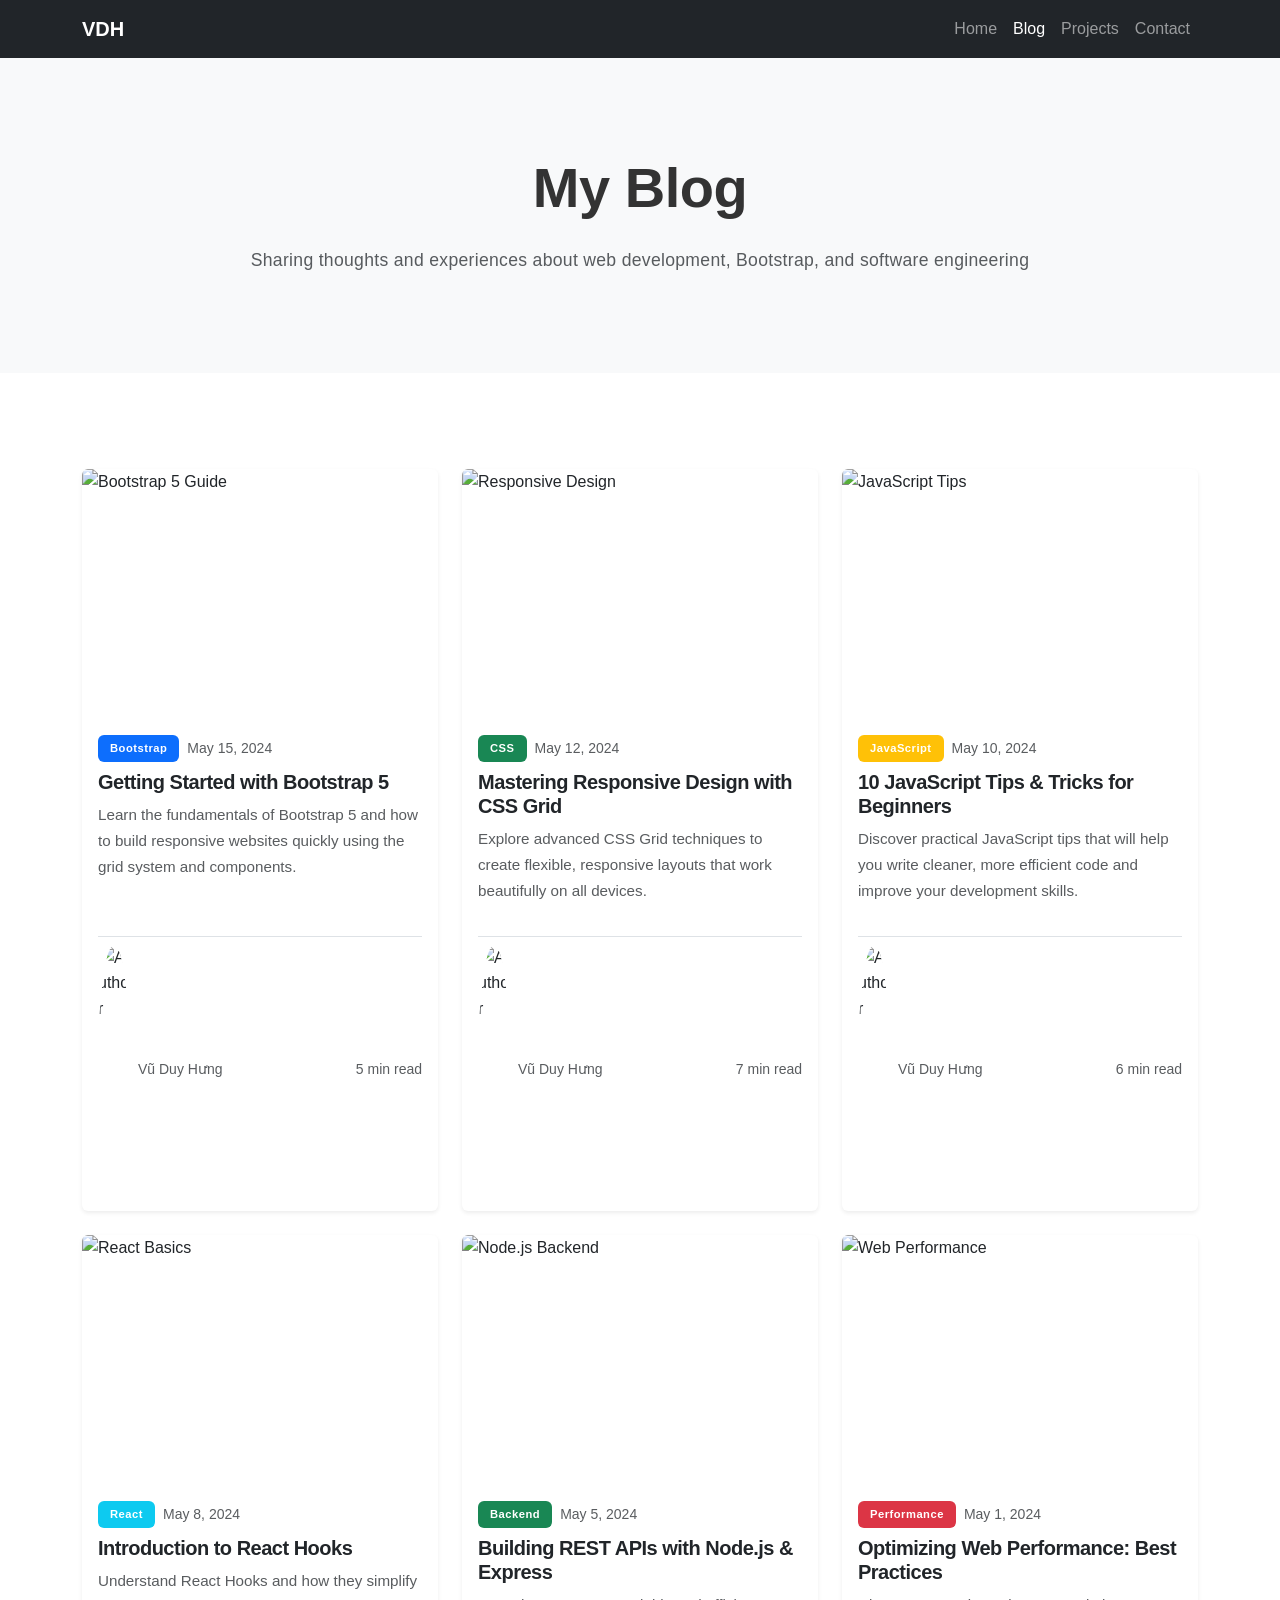
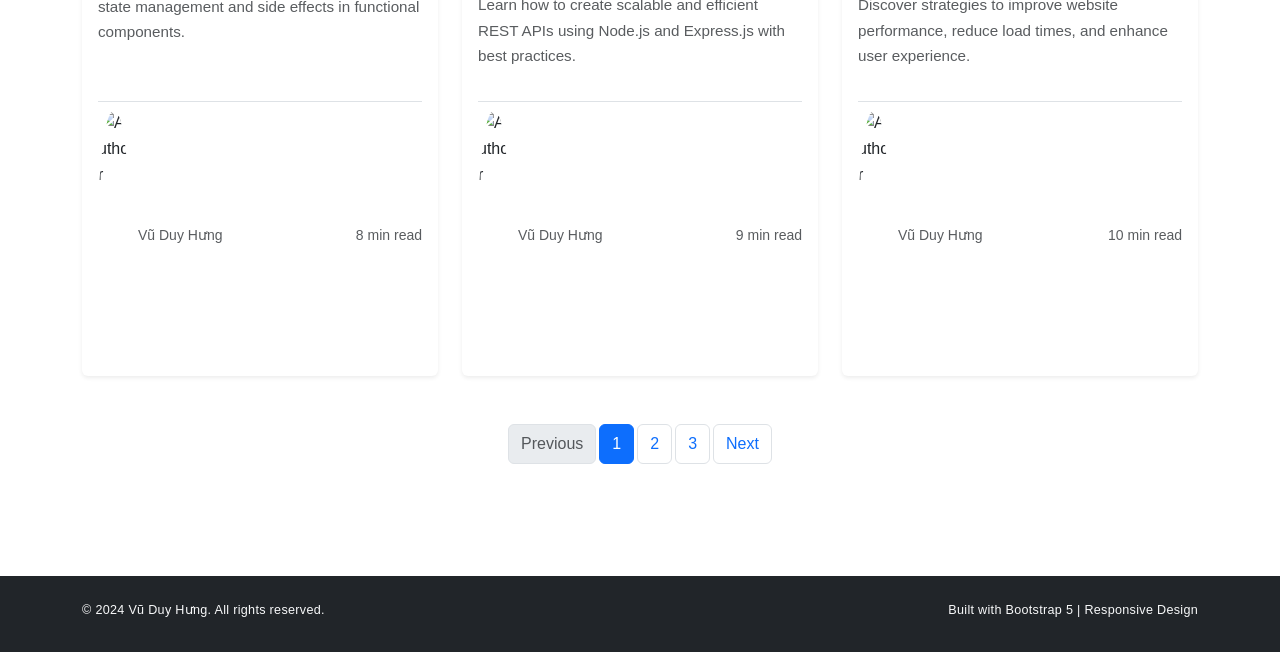
==== session_02_bootstrap/projects/portfolio_bootstrap/blog.html @ 9843e876 "[FEATURE] Create blog post cards layout" ====
<!DOCTYPE html>
<html lang="en">

<head>
    <meta charset="UTF-8">
    <meta name="viewport" content="width=device-width, initial-scale=1.0">
    <title>Vũ Duy Hưng - Blog</title>
    <link href="https://cdn.jsdelivr.net/npm/bootstrap@5.3.2/dist/css/bootstrap.min.css" rel="stylesheet">
    <link href="https://cdn.jsdelivr.net/npm/bootstrap-icons@1.11.0/font/bootstrap-icons.css" rel="stylesheet">
    <link href="css/custom-theme.css" rel="stylesheet">
    <link href="css/blog.css" rel="stylesheet">
</head>

<body>
    <!-- Navigation -->
    <nav class="navbar navbar-expand-lg navbar-dark bg-dark sticky-top">
        <div class="container">
            <a class="navbar-brand fw-bold" href="index.html">VDH</a>
            <button class="navbar-toggler" type="button" data-bs-toggle="collapse" data-bs-target="#navbarNav">
                <span class="navbar-toggler-icon"></span>
            </button>
            <div class="collapse navbar-collapse" id="navbarNav">
                <ul class="navbar-nav ms-auto">
                    <li class="nav-item"><a class="nav-link" href="index.html">Home</a></li>
                    <li class="nav-item"><a class="nav-link active" href="blog.html">Blog</a></li>
                    <li class="nav-item"><a class="nav-link" href="index.html#projects">Projects</a></li>
                    <li class="nav-item"><a class="nav-link" href="index.html#contact">Contact</a></li>
                </ul>
            </div>
        </div>
    </nav>

    <!-- Hero Section -->
    <section class="py-5 py-lg-6 bg-light">
        <div class="container">
            <div class="row">
                <div class="col-12 text-center">
                    <h1 class="display-4 fw-bold mb-4">My Blog</h1>
                    <p class="lead text-muted mb-0">
                        Sharing thoughts and experiences about web development, Bootstrap, and software engineering
                    </p>
                </div>
            </div>
        </div>
    </section>

    <!-- Main Content -->
    <section class="py-5 py-lg-6">
        <div class="container">
            <div class="row g-4">
                <!-- Blog Post Card 1 -->
                <div class="col-12 col-md-6 col-lg-4">
                    <article class="card blog-card h-100 border-0 shadow-sm">
                        <img src="https://via.placeholder.com/400x250?text=Bootstrap+5+Guide" class="card-img-top" alt="Bootstrap 5 Guide">
                        <div class="card-body d-flex flex-column">
                            <div class="d-flex align-items-center mb-2">
                                <span class="badge bg-primary me-2">Bootstrap</span>
                                <small class="text-muted">May 15, 2024</small>
                            </div>
                            <h5 class="card-title fw-bold text-dark mb-2">
                                <a href="#" class="text-decoration-none text-dark stretched-link">Getting Started with Bootstrap 5</a>
                            </h5>
                            <p class="card-text text-muted small flex-grow-1">
                                Learn the fundamentals of Bootstrap 5 and how to build responsive websites quickly using the grid system and components.
                            </p>
                            <div class="d-flex align-items-center justify-content-between mt-3 pt-2 border-top">
                                <div class="d-flex align-items-center gap-2">
                                    <img src="https://via.placeholder.com/32x32?text=VDH" class="rounded-circle" alt="Author" width="32" height="32">
                                    <small class="fw-500 text-muted">Vũ Duy Hưng</small>
                                </div>
                                <small class="text-muted">5 min read</small>
                            </div>
                        </div>
                    </article>
                </div>

                <!-- Blog Post Card 2 -->
                <div class="col-12 col-md-6 col-lg-4">
                    <article class="card blog-card h-100 border-0 shadow-sm">
                        <img src="https://via.placeholder.com/400x250?text=Responsive+Design" class="card-img-top" alt="Responsive Design">
                        <div class="card-body d-flex flex-column">
                            <div class="d-flex align-items-center mb-2">
                                <span class="badge bg-success me-2">CSS</span>
                                <small class="text-muted">May 12, 2024</small>
                            </div>
                            <h5 class="card-title fw-bold text-dark mb-2">
                                <a href="#" class="text-decoration-none text-dark stretched-link">Mastering Responsive Design with CSS Grid</a>
                            </h5>
                            <p class="card-text text-muted small flex-grow-1">
                                Explore advanced CSS Grid techniques to create flexible, responsive layouts that work beautifully on all devices.
                            </p>
                            <div class="d-flex align-items-center justify-content-between mt-3 pt-2 border-top">
                                <div class="d-flex align-items-center gap-2">
                                    <img src="https://via.placeholder.com/32x32?text=VDH" class="rounded-circle" alt="Author" width="32" height="32">
                                    <small class="fw-500 text-muted">Vũ Duy Hưng</small>
                                </div>
                                <small class="text-muted">7 min read</small>
                            </div>
                        </div>
                    </article>
                </div>

                <!-- Blog Post Card 3 -->
                <div class="col-12 col-md-6 col-lg-4">
                    <article class="card blog-card h-100 border-0 shadow-sm">
                        <img src="https://via.placeholder.com/400x250?text=JavaScript+Tips" class="card-img-top" alt="JavaScript Tips">
                        <div class="card-body d-flex flex-column">
                            <div class="d-flex align-items-center mb-2">
                                <span class="badge bg-warning me-2">JavaScript</span>
                                <small class="text-muted">May 10, 2024</small>
                            </div>
                            <h5 class="card-title fw-bold text-dark mb-2">
                                <a href="#" class="text-decoration-none text-dark stretched-link">10 JavaScript Tips & Tricks for Beginners</a>
                            </h5>
                            <p class="card-text text-muted small flex-grow-1">
                                Discover practical JavaScript tips that will help you write cleaner, more efficient code and improve your development skills.
                            </p>
                            <div class="d-flex align-items-center justify-content-between mt-3 pt-2 border-top">
                                <div class="d-flex align-items-center gap-2">
                                    <img src="https://via.placeholder.com/32x32?text=VDH" class="rounded-circle" alt="Author" width="32" height="32">
                                    <small class="fw-500 text-muted">Vũ Duy Hưng</small>
                                </div>
                                <small class="text-muted">6 min read</small>
                            </div>
                        </div>
                    </article>
                </div>

                <!-- Blog Post Card 4 -->
                <div class="col-12 col-md-6 col-lg-4">
                    <article class="card blog-card h-100 border-0 shadow-sm">
                        <img src="https://via.placeholder.com/400x250?text=React+Basics" class="card-img-top" alt="React Basics">
                        <div class="card-body d-flex flex-column">
                            <div class="d-flex align-items-center mb-2">
                                <span class="badge bg-info me-2">React</span>
                                <small class="text-muted">May 8, 2024</small>
                            </div>
                            <h5 class="card-title fw-bold text-dark mb-2">
                                <a href="#" class="text-decoration-none text-dark stretched-link">Introduction to React Hooks</a>
                            </h5>
                            <p class="card-text text-muted small flex-grow-1">
                                Understand React Hooks and how they simplify state management and side effects in functional components.
                            </p>
                            <div class="d-flex align-items-center justify-content-between mt-3 pt-2 border-top">
                                <div class="d-flex align-items-center gap-2">
                                    <img src="https://via.placeholder.com/32x32?text=VDH" class="rounded-circle" alt="Author" width="32" height="32">
                                    <small class="fw-500 text-muted">Vũ Duy Hưng</small>
                                </div>
                                <small class="text-muted">8 min read</small>
                            </div>
                        </div>
                    </article>
                </div>

                <!-- Blog Post Card 5 -->
                <div class="col-12 col-md-6 col-lg-4">
                    <article class="card blog-card h-100 border-0 shadow-sm">
                        <img src="https://via.placeholder.com/400x250?text=Node.js+Backend" class="card-img-top" alt="Node.js Backend">
                        <div class="card-body d-flex flex-column">
                            <div class="d-flex align-items-center mb-2">
                                <span class="badge bg-success me-2">Backend</span>
                                <small class="text-muted">May 5, 2024</small>
                            </div>
                            <h5 class="card-title fw-bold text-dark mb-2">
                                <a href="#" class="text-decoration-none text-dark stretched-link">Building REST APIs with Node.js & Express</a>
                            </h5>
                            <p class="card-text text-muted small flex-grow-1">
                                Learn how to create scalable and efficient REST APIs using Node.js and Express.js with best practices.
                            </p>
                            <div class="d-flex align-items-center justify-content-between mt-3 pt-2 border-top">
                                <div class="d-flex align-items-center gap-2">
                                    <img src="https://via.placeholder.com/32x32?text=VDH" class="rounded-circle" alt="Author" width="32" height="32">
                                    <small class="fw-500 text-muted">Vũ Duy Hưng</small>
                                </div>
                                <small class="text-muted">9 min read</small>
                            </div>
                        </div>
                    </article>
                </div>

                <!-- Blog Post Card 6 -->
                <div class="col-12 col-md-6 col-lg-4">
                    <article class="card blog-card h-100 border-0 shadow-sm">
                        <img src="https://via.placeholder.com/400x250?text=Web+Performance" class="card-img-top" alt="Web Performance">
                        <div class="card-body d-flex flex-column">
                            <div class="d-flex align-items-center mb-2">
                                <span class="badge bg-danger me-2">Performance</span>
                                <small class="text-muted">May 1, 2024</small>
                            </div>
                            <h5 class="card-title fw-bold text-dark mb-2">
                                <a href="#" class="text-decoration-none text-dark stretched-link">Optimizing Web Performance: Best Practices</a>
                            </h5>
                            <p class="card-text text-muted small flex-grow-1">
                                Discover strategies to improve website performance, reduce load times, and enhance user experience.
                            </p>
                            <div class="d-flex align-items-center justify-content-between mt-3 pt-2 border-top">
                                <div class="d-flex align-items-center gap-2">
                                    <img src="https://via.placeholder.com/32x32?text=VDH" class="rounded-circle" alt="Author" width="32" height="32">
                                    <small class="fw-500 text-muted">Vũ Duy Hưng</small>
                                </div>
                                <small class="text-muted">10 min read</small>
                            </div>
                        </div>
                    </article>
                </div>
            </div>

            <!-- Pagination -->
            <div class="row mt-5">
                <div class="col-12">
                    <nav aria-label="Blog pagination">
                        <ul class="pagination justify-content-center">
                            <li class="page-item disabled">
                                <a class="page-link" href="#" tabindex="-1">Previous</a>
                            </li>
                            <li class="page-item active"><a class="page-link" href="#">1</a></li>
                            <li class="page-item"><a class="page-link" href="#">2</a></li>
                            <li class="page-item"><a class="page-link" href="#">3</a></li>
                            <li class="page-item">
                                <a class="page-link" href="#">Next</a>
                            </li>
                        </ul>
                    </nav>
                </div>
            </div>
        </div>
    </section>

    <!-- Footer -->
    <footer class="bg-dark text-light py-4">
        <div class="container">
            <div class="row">
                <div class="col-12 col-md-6">
                    <p class="mb-2 small fw-500">&copy; 2024 Vũ Duy Hưng. All rights reserved.</p>
                </div>
                <div class="col-12 col-md-6 text-md-end">
                    <p class="mb-0 small fw-500">Built with Bootstrap 5 | Responsive Design</p>
                </div>
            </div>
        </div>
    </footer>

    <script src="https://cdn.jsdelivr.net/npm/bootstrap@5.3.2/dist/js/bootstrap.bundle.min.js"></script>
    <script src="js/main.js"></script>
</body>

</html>
---- session_02_bootstrap/projects/portfolio_bootstrap/css/custom-theme.css ----
/* Custom Bootstrap Typography & Utilities */

/* Additional spacing utilities */
@media (min-width: 992px) {
    .py-lg-6 {
        padding-top: 6rem !important;
        padding-bottom: 6rem !important;
    }
}

/* Hero section minimum height */
.min-vh-75 {
    min-height: 75vh;
}

/* Typography Enhancements */
body {
    font-family: -apple-system, BlinkMacSystemFont, 'Segoe UI', Roboto, 'Helvetica Neue', Arial, sans-serif;
    font-weight: 400;
    line-height: 1.6;
    color: #333;
}

h1, h2, h3, h4, h5, h6 {
    font-weight: 600;
    line-height: 1.2;
    letter-spacing: -0.5px;
}

h1 {
    font-size: clamp(2rem, 5vw, 3.5rem);
}

h2 {
    font-size: clamp(1.5rem, 4vw, 2.5rem);
}

h3 {
    font-size: clamp(1.25rem, 3vw, 1.75rem);
}

/* Lead paragraph styling */
.lead {
    font-size: 1.1rem;
    font-weight: 300;
    line-height: 1.8;
    letter-spacing: 0.3px;
}

/* Section headings */
section h2 {
    position: relative;
    margin-bottom: 1rem;
    padding-bottom: 1rem;
}

section h2::after {
    content: '';
    display: block;
    width: 80px;
    height: 3px;
    background: linear-gradient(to right, #0d6efd, #0dcaf0);
    margin: 0.5rem auto 0;
}

/* Card text */
.card-text {
    color: #6c757d;
    line-height: 1.7;
    font-size: 0.95rem;
}

/* List styling */
.list-unstyled li {
    font-size: 0.95rem;
    color: #495057;
    font-weight: 500;
}

/* Badge styling */
.badge {
    font-size: 0.75rem;
    font-weight: 600;
    letter-spacing: 0.5px;
    padding: 0.5rem 0.75rem;
}

/* Button styling */
.btn {
    font-weight: 500;
    letter-spacing: 0.5px;
    transition: all 0.3s ease;
}

.btn-lg {
    font-size: 1rem;
    font-weight: 600;
}

.btn-sm {
    font-size: 0.85rem;
}

/* Form styling */
.form-label {
    font-weight: 600;
    font-size: 0.9rem;
    letter-spacing: 0.3px;
    margin-bottom: 0.5rem;
}

.form-control {
    font-size: 0.95rem;
    line-height: 1.5;
}

.form-control::placeholder {
    color: #adb5bd;
    font-weight: 400;
}

/* Footer styling */
footer {
    font-size: 0.9rem;
    letter-spacing: 0.3px;
}

/* Text utility classes */
.text-gradient {
    background: linear-gradient(135deg, #0d6efd, #0dcaf0);
    -webkit-background-clip: text;
    -webkit-text-fill-color: transparent;
    background-clip: text;
}
---- session_02_bootstrap/projects/portfolio_bootstrap/css/blog.css ----
/* Blog Cards Styling */

.blog-card {
    transition: all 0.3s ease;
    overflow: hidden;
}

.blog-card:hover {
    transform: translateY(-8px);
    box-shadow: 0 12px 24px rgba(0, 0, 0, 0.15) !important;
}

.blog-card img {
    height: 250px;
    object-fit: cover;
    transition: transform 0.3s ease;
}

.blog-card:hover img {
    transform: scale(1.05);
}

.blog-card .card-title a {
    transition: color 0.2s ease;
}

.blog-card .card-title a:hover {
    color: #0d6efd !important;
}

.blog-card .badge {
    font-size: 0.7rem;
}

.blog-card .stretched-link::after {
    z-index: 1;
}

/* Pagination styling */
.pagination {
    gap: 0.25rem;
}

.page-link {
    border-radius: 0.375rem;
    border: 1px solid #dee2e6;
    transition: all 0.2s ease;
}

.page-link:hover:not(.disabled) {
    background-color: #0d6efd;
    border-color: #0d6efd;
    color: #fff;
}

.page-item.active .page-link {
    background-color: #0d6efd;
    border-color: #0d6efd;
}

/* Responsive adjustments */
@media (max-width: 768px) {
    .blog-card .card-title {
        font-size: 1rem;
    }

    .blog-card .card-text {
        font-size: 0.85rem;
    }

    .blog-card img {
        height: 200px;
    }
}
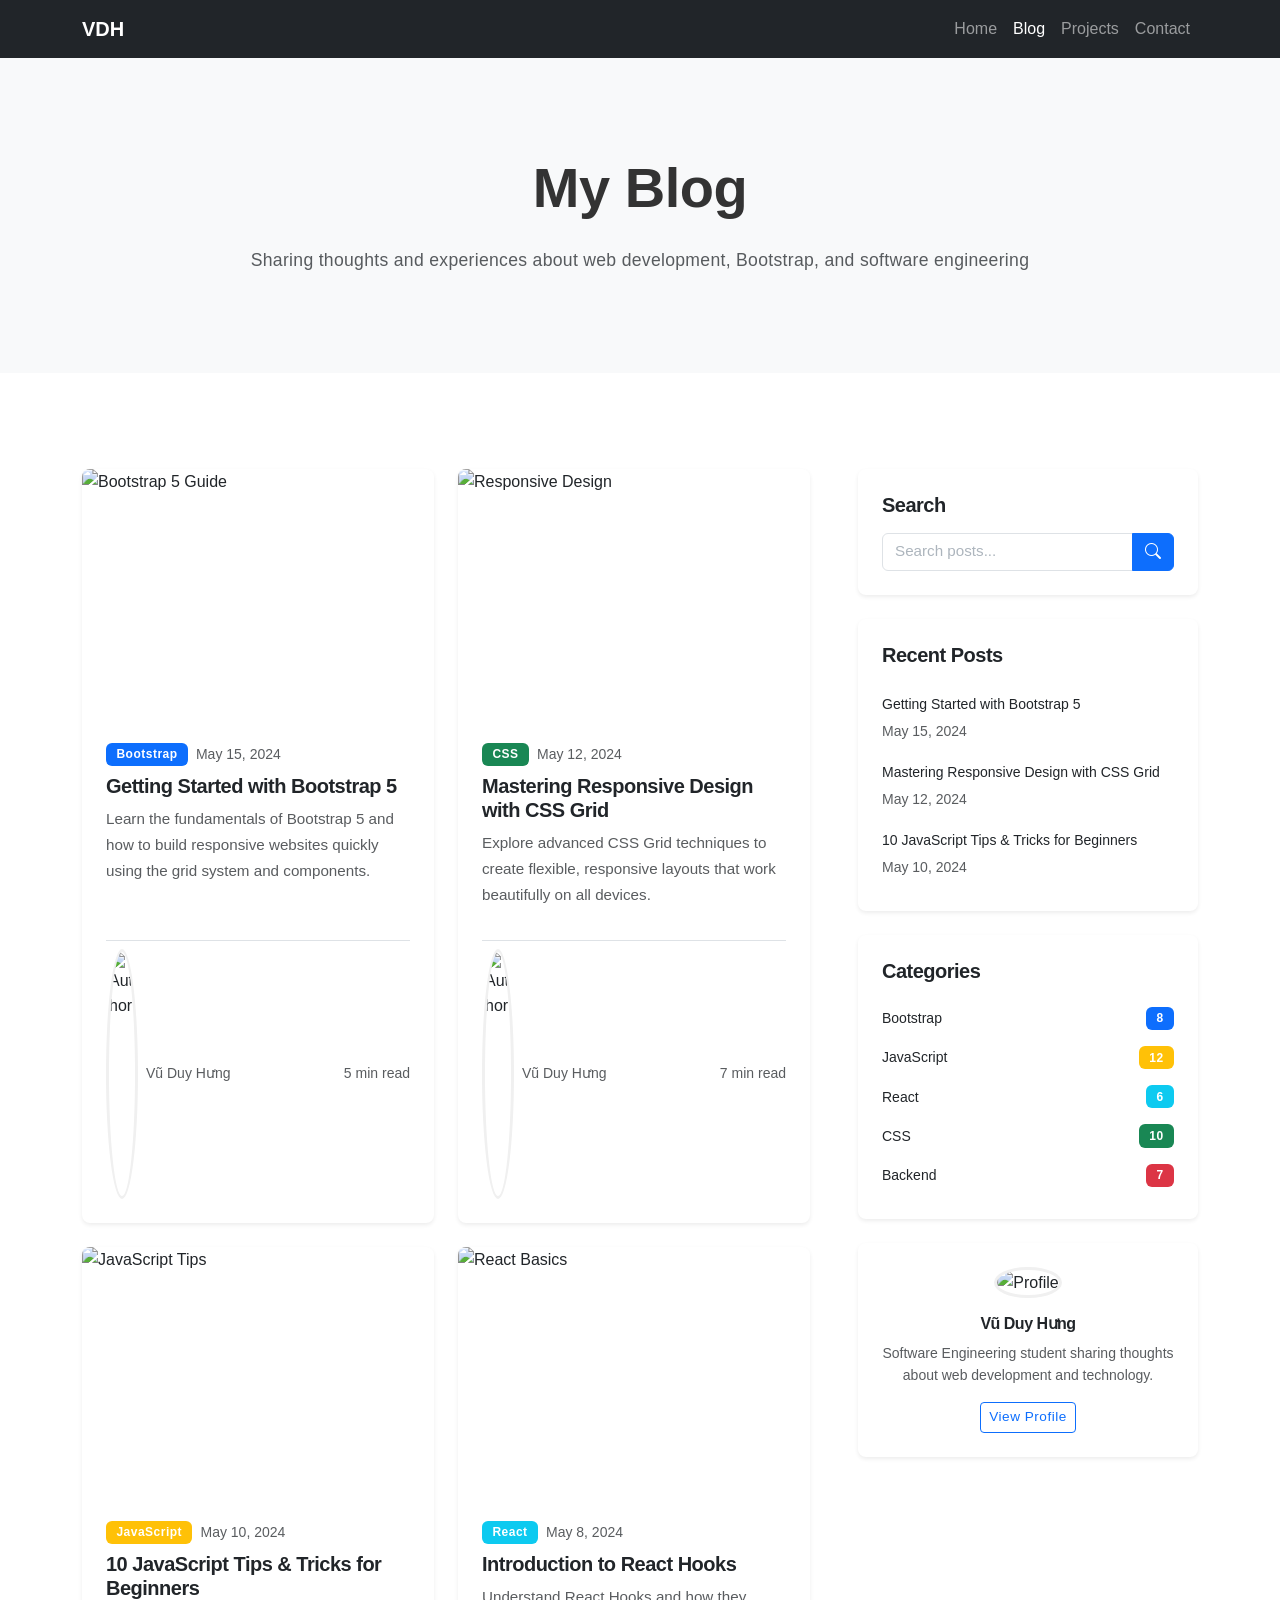
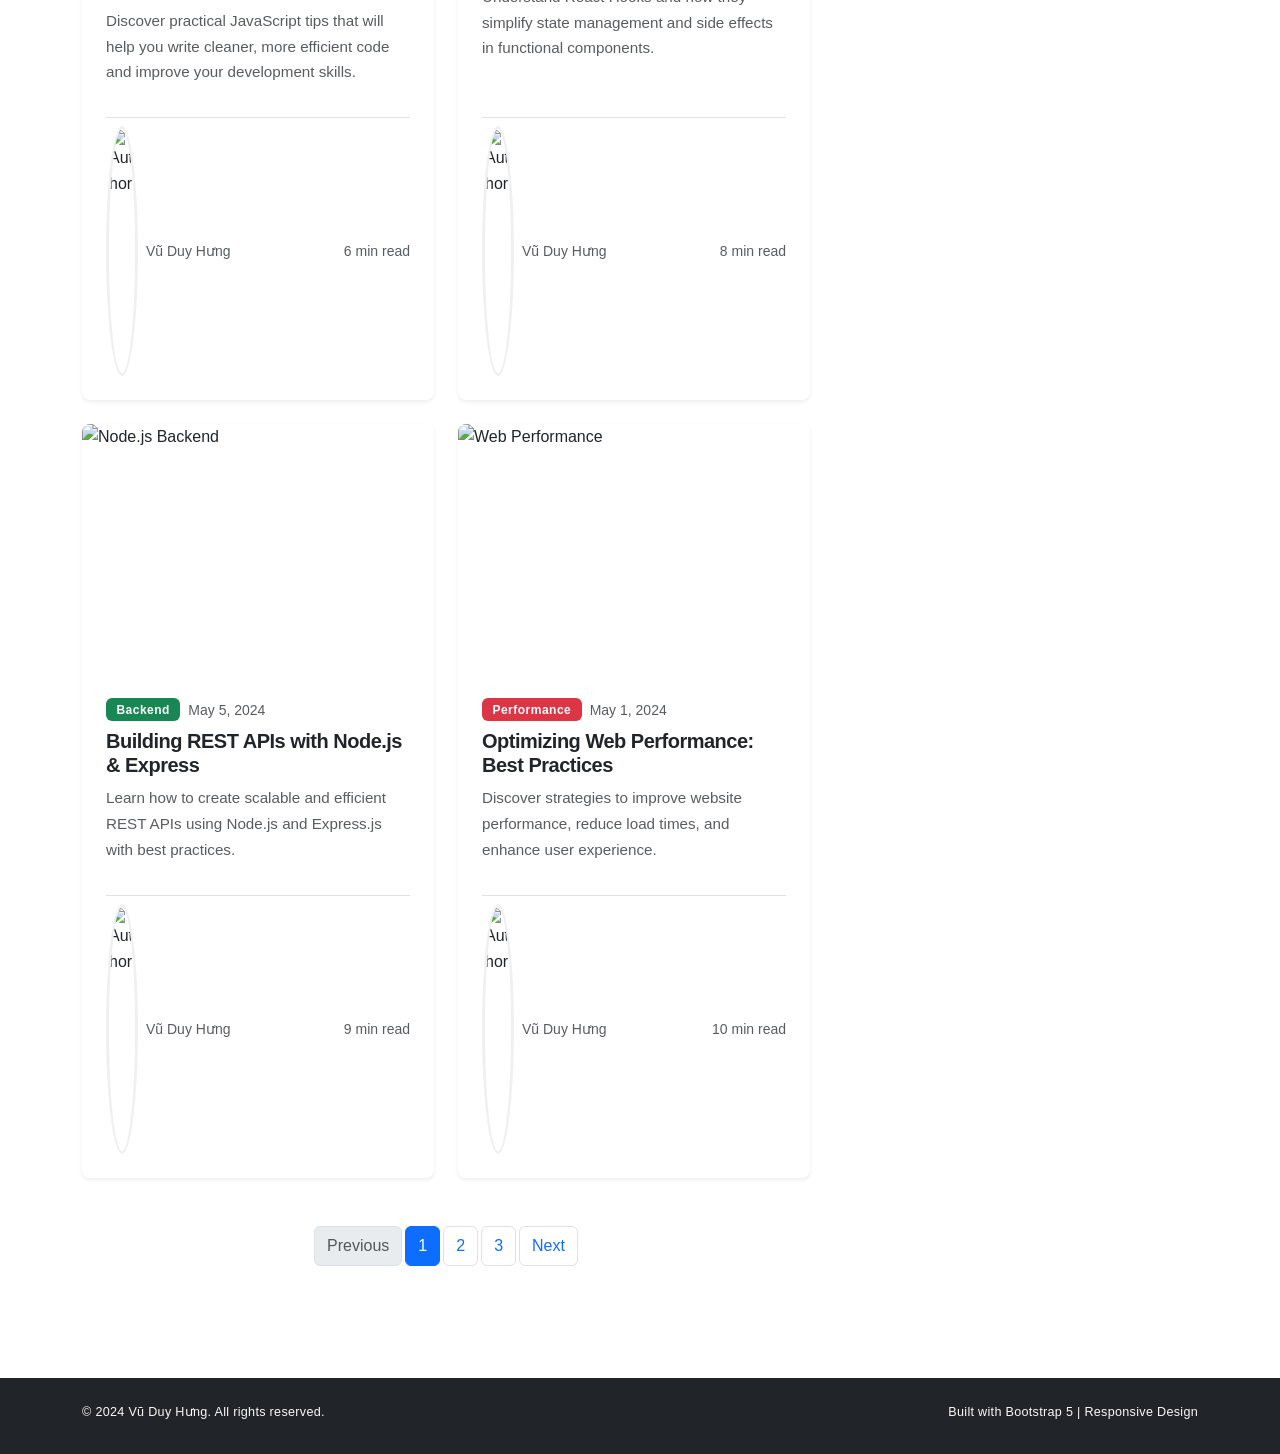
==== commit d7c292cc: "[FEATURE] Build sticky sidebar" ====
--- a/session_02_bootstrap/projects/portfolio_bootstrap/blog.html
+++ b/session_02_bootstrap/projects/portfolio_bootstrap/blog.html
@@ -47,168 +47,169 @@
     <!-- Main Content -->
     <section class="py-5 py-lg-6">
         <div class="container">
-            <div class="row g-4">
-                <!-- Blog Post Card 1 -->
-                <div class="col-12 col-md-6 col-lg-4">
-                    <article class="card blog-card h-100 border-0 shadow-sm">
-                        <img src="https://via.placeholder.com/400x250?text=Bootstrap+5+Guide" class="card-img-top" alt="Bootstrap 5 Guide">
-                        <div class="card-body d-flex flex-column">
-                            <div class="d-flex align-items-center mb-2">
-                                <span class="badge bg-primary me-2">Bootstrap</span>
-                                <small class="text-muted">May 15, 2024</small>
-                            </div>
-                            <h5 class="card-title fw-bold text-dark mb-2">
-                                <a href="#" class="text-decoration-none text-dark stretched-link">Getting Started with Bootstrap 5</a>
-                            </h5>
-                            <p class="card-text text-muted small flex-grow-1">
-                                Learn the fundamentals of Bootstrap 5 and how to build responsive websites quickly using the grid system and components.
-                            </p>
-                            <div class="d-flex align-items-center justify-content-between mt-3 pt-2 border-top">
-                                <div class="d-flex align-items-center gap-2">
-                                    <img src="https://via.placeholder.com/32x32?text=VDH" class="rounded-circle" alt="Author" width="32" height="32">
-                                    <small class="fw-500 text-muted">Vũ Duy Hưng</small>
-                                </div>
-                                <small class="text-muted">5 min read</small>
-                            </div>
-                        </div>
-                    </article>
-                </div>
-
-                <!-- Blog Post Card 2 -->
-                <div class="col-12 col-md-6 col-lg-4">
-                    <article class="card blog-card h-100 border-0 shadow-sm">
-                        <img src="https://via.placeholder.com/400x250?text=Responsive+Design" class="card-img-top" alt="Responsive Design">
-                        <div class="card-body d-flex flex-column">
-                            <div class="d-flex align-items-center mb-2">
-                                <span class="badge bg-success me-2">CSS</span>
-                                <small class="text-muted">May 12, 2024</small>
-                            </div>
-                            <h5 class="card-title fw-bold text-dark mb-2">
-                                <a href="#" class="text-decoration-none text-dark stretched-link">Mastering Responsive Design with CSS Grid</a>
-                            </h5>
-                            <p class="card-text text-muted small flex-grow-1">
-                                Explore advanced CSS Grid techniques to create flexible, responsive layouts that work beautifully on all devices.
-                            </p>
-                            <div class="d-flex align-items-center justify-content-between mt-3 pt-2 border-top">
-                                <div class="d-flex align-items-center gap-2">
-                                    <img src="https://via.placeholder.com/32x32?text=VDH" class="rounded-circle" alt="Author" width="32" height="32">
-                                    <small class="fw-500 text-muted">Vũ Duy Hưng</small>
-                                </div>
-                                <small class="text-muted">7 min read</small>
-                            </div>
-                        </div>
-                    </article>
-                </div>
-
-                <!-- Blog Post Card 3 -->
-                <div class="col-12 col-md-6 col-lg-4">
-                    <article class="card blog-card h-100 border-0 shadow-sm">
-                        <img src="https://via.placeholder.com/400x250?text=JavaScript+Tips" class="card-img-top" alt="JavaScript Tips">
-                        <div class="card-body d-flex flex-column">
-                            <div class="d-flex align-items-center mb-2">
-                                <span class="badge bg-warning me-2">JavaScript</span>
-                                <small class="text-muted">May 10, 2024</small>
-                            </div>
-                            <h5 class="card-title fw-bold text-dark mb-2">
-                                <a href="#" class="text-decoration-none text-dark stretched-link">10 JavaScript Tips & Tricks for Beginners</a>
-                            </h5>
-                            <p class="card-text text-muted small flex-grow-1">
-                                Discover practical JavaScript tips that will help you write cleaner, more efficient code and improve your development skills.
-                            </p>
-                            <div class="d-flex align-items-center justify-content-between mt-3 pt-2 border-top">
-                                <div class="d-flex align-items-center gap-2">
-                                    <img src="https://via.placeholder.com/32x32?text=VDH" class="rounded-circle" alt="Author" width="32" height="32">
-                                    <small class="fw-500 text-muted">Vũ Duy Hưng</small>
-                                </div>
-                                <small class="text-muted">6 min read</small>
-                            </div>
-                        </div>
-                    </article>
-                </div>
-
-                <!-- Blog Post Card 4 -->
-                <div class="col-12 col-md-6 col-lg-4">
-                    <article class="card blog-card h-100 border-0 shadow-sm">
-                        <img src="https://via.placeholder.com/400x250?text=React+Basics" class="card-img-top" alt="React Basics">
-                        <div class="card-body d-flex flex-column">
-                            <div class="d-flex align-items-center mb-2">
-                                <span class="badge bg-info me-2">React</span>
-                                <small class="text-muted">May 8, 2024</small>
-                            </div>
-                            <h5 class="card-title fw-bold text-dark mb-2">
-                                <a href="#" class="text-decoration-none text-dark stretched-link">Introduction to React Hooks</a>
-                            </h5>
-                            <p class="card-text text-muted small flex-grow-1">
-                                Understand React Hooks and how they simplify state management and side effects in functional components.
-                            </p>
-                            <div class="d-flex align-items-center justify-content-between mt-3 pt-2 border-top">
-                                <div class="d-flex align-items-center gap-2">
-                                    <img src="https://via.placeholder.com/32x32?text=VDH" class="rounded-circle" alt="Author" width="32" height="32">
-                                    <small class="fw-500 text-muted">Vũ Duy Hưng</small>
-                                </div>
-                                <small class="text-muted">8 min read</small>
-                            </div>
-                        </div>
-                    </article>
-                </div>
-
-                <!-- Blog Post Card 5 -->
-                <div class="col-12 col-md-6 col-lg-4">
-                    <article class="card blog-card h-100 border-0 shadow-sm">
-                        <img src="https://via.placeholder.com/400x250?text=Node.js+Backend" class="card-img-top" alt="Node.js Backend">
-                        <div class="card-body d-flex flex-column">
-                            <div class="d-flex align-items-center mb-2">
-                                <span class="badge bg-success me-2">Backend</span>
-                                <small class="text-muted">May 5, 2024</small>
-                            </div>
-                            <h5 class="card-title fw-bold text-dark mb-2">
-                                <a href="#" class="text-decoration-none text-dark stretched-link">Building REST APIs with Node.js & Express</a>
-                            </h5>
-                            <p class="card-text text-muted small flex-grow-1">
-                                Learn how to create scalable and efficient REST APIs using Node.js and Express.js with best practices.
-                            </p>
-                            <div class="d-flex align-items-center justify-content-between mt-3 pt-2 border-top">
-                                <div class="d-flex align-items-center gap-2">
-                                    <img src="https://via.placeholder.com/32x32?text=VDH" class="rounded-circle" alt="Author" width="32" height="32">
-                                    <small class="fw-500 text-muted">Vũ Duy Hưng</small>
-                                </div>
-                                <small class="text-muted">9 min read</small>
-                            </div>
-                        </div>
-                    </article>
-                </div>
-
-                <!-- Blog Post Card 6 -->
-                <div class="col-12 col-md-6 col-lg-4">
-                    <article class="card blog-card h-100 border-0 shadow-sm">
-                        <img src="https://via.placeholder.com/400x250?text=Web+Performance" class="card-img-top" alt="Web Performance">
-                        <div class="card-body d-flex flex-column">
-                            <div class="d-flex align-items-center mb-2">
-                                <span class="badge bg-danger me-2">Performance</span>
-                                <small class="text-muted">May 1, 2024</small>
-                            </div>
-                            <h5 class="card-title fw-bold text-dark mb-2">
-                                <a href="#" class="text-decoration-none text-dark stretched-link">Optimizing Web Performance: Best Practices</a>
-                            </h5>
-                            <p class="card-text text-muted small flex-grow-1">
-                                Discover strategies to improve website performance, reduce load times, and enhance user experience.
-                            </p>
-                            <div class="d-flex align-items-center justify-content-between mt-3 pt-2 border-top">
-                                <div class="d-flex align-items-center gap-2">
-                                    <img src="https://via.placeholder.com/32x32?text=VDH" class="rounded-circle" alt="Author" width="32" height="32">
-                                    <small class="fw-500 text-muted">Vũ Duy Hưng</small>
-                                </div>
-                                <small class="text-muted">10 min read</small>
-                            </div>
-                        </div>
-                    </article>
-                </div>
-            </div>
-
-            <!-- Pagination -->
-            <div class="row mt-5">
-                <div class="col-12">
-                    <nav aria-label="Blog pagination">
+            <div class="row g-5">
+                <!-- Blog Posts Column -->
+                <div class="col-12 col-lg-8">
+                    <div class="row g-4">
+                        <!-- Blog Post Card 1 -->
+                        <div class="col-12 col-md-6">
+                            <article class="card blog-card h-100 border-0 shadow-sm">
+                                <img src="https://via.placeholder.com/400x250?text=Bootstrap+5+Guide" class="card-img-top" alt="Bootstrap 5 Guide">
+                                <div class="card-body d-flex flex-column">
+                                    <div class="d-flex align-items-center mb-2">
+                                        <span class="badge bg-primary me-2">Bootstrap</span>
+                                        <small class="text-muted">May 15, 2024</small>
+                                    </div>
+                                    <h5 class="card-title fw-bold text-dark mb-2">
+                                        <a href="#" class="text-decoration-none text-dark stretched-link">Getting Started with Bootstrap 5</a>
+                                    </h5>
+                                    <p class="card-text text-muted small flex-grow-1">
+                                        Learn the fundamentals of Bootstrap 5 and how to build responsive websites quickly using the grid system and components.
+                                    </p>
+                                    <div class="d-flex align-items-center justify-content-between mt-3 pt-2 border-top">
+                                        <div class="d-flex align-items-center gap-2">
+                                            <img src="https://via.placeholder.com/32x32?text=VDH" class="rounded-circle" alt="Author" width="32" height="32">
+                                            <small class="fw-500 text-muted">Vũ Duy Hưng</small>
+                                        </div>
+                                        <small class="text-muted">5 min read</small>
+                                    </div>
+                                </div>
+                            </article>
+                        </div>
+
+                        <!-- Blog Post Card 2 -->
+                        <div class="col-12 col-md-6">
+                            <article class="card blog-card h-100 border-0 shadow-sm">
+                                <img src="https://via.placeholder.com/400x250?text=Responsive+Design" class="card-img-top" alt="Responsive Design">
+                                <div class="card-body d-flex flex-column">
+                                    <div class="d-flex align-items-center mb-2">
+                                        <span class="badge bg-success me-2">CSS</span>
+                                        <small class="text-muted">May 12, 2024</small>
+                                    </div>
+                                    <h5 class="card-title fw-bold text-dark mb-2">
+                                        <a href="#" class="text-decoration-none text-dark stretched-link">Mastering Responsive Design with CSS Grid</a>
+                                    </h5>
+                                    <p class="card-text text-muted small flex-grow-1">
+                                        Explore advanced CSS Grid techniques to create flexible, responsive layouts that work beautifully on all devices.
+                                    </p>
+                                    <div class="d-flex align-items-center justify-content-between mt-3 pt-2 border-top">
+                                        <div class="d-flex align-items-center gap-2">
+                                            <img src="https://via.placeholder.com/32x32?text=VDH" class="rounded-circle" alt="Author" width="32" height="32">
+                                            <small class="fw-500 text-muted">Vũ Duy Hưng</small>
+                                        </div>
+                                        <small class="text-muted">7 min read</small>
+                                    </div>
+                                </div>
+                            </article>
+                        </div>
+
+                        <!-- Blog Post Card 3 -->
+                        <div class="col-12 col-md-6">
+                            <article class="card blog-card h-100 border-0 shadow-sm">
+                                <img src="https://via.placeholder.com/400x250?text=JavaScript+Tips" class="card-img-top" alt="JavaScript Tips">
+                                <div class="card-body d-flex flex-column">
+                                    <div class="d-flex align-items-center mb-2">
+                                        <span class="badge bg-warning me-2">JavaScript</span>
+                                        <small class="text-muted">May 10, 2024</small>
+                                    </div>
+                                    <h5 class="card-title fw-bold text-dark mb-2">
+                                        <a href="#" class="text-decoration-none text-dark stretched-link">10 JavaScript Tips & Tricks for Beginners</a>
+                                    </h5>
+                                    <p class="card-text text-muted small flex-grow-1">
+                                        Discover practical JavaScript tips that will help you write cleaner, more efficient code and improve your development skills.
+                                    </p>
+                                    <div class="d-flex align-items-center justify-content-between mt-3 pt-2 border-top">
+                                        <div class="d-flex align-items-center gap-2">
+                                            <img src="https://via.placeholder.com/32x32?text=VDH" class="rounded-circle" alt="Author" width="32" height="32">
+                                            <small class="fw-500 text-muted">Vũ Duy Hưng</small>
+                                        </div>
+                                        <small class="text-muted">6 min read</small>
+                                    </div>
+                                </div>
+                            </article>
+                        </div>
+
+                        <!-- Blog Post Card 4 -->
+                        <div class="col-12 col-md-6">
+                            <article class="card blog-card h-100 border-0 shadow-sm">
+                                <img src="https://via.placeholder.com/400x250?text=React+Basics" class="card-img-top" alt="React Basics">
+                                <div class="card-body d-flex flex-column">
+                                    <div class="d-flex align-items-center mb-2">
+                                        <span class="badge bg-info me-2">React</span>
+                                        <small class="text-muted">May 8, 2024</small>
+                                    </div>
+                                    <h5 class="card-title fw-bold text-dark mb-2">
+                                        <a href="#" class="text-decoration-none text-dark stretched-link">Introduction to React Hooks</a>
+                                    </h5>
+                                    <p class="card-text text-muted small flex-grow-1">
+                                        Understand React Hooks and how they simplify state management and side effects in functional components.
+                                    </p>
+                                    <div class="d-flex align-items-center justify-content-between mt-3 pt-2 border-top">
+                                        <div class="d-flex align-items-center gap-2">
+                                            <img src="https://via.placeholder.com/32x32?text=VDH" class="rounded-circle" alt="Author" width="32" height="32">
+                                            <small class="fw-500 text-muted">Vũ Duy Hưng</small>
+                                        </div>
+                                        <small class="text-muted">8 min read</small>
+                                    </div>
+                                </div>
+                            </article>
+                        </div>
+
+                        <!-- Blog Post Card 5 -->
+                        <div class="col-12 col-md-6">
+                            <article class="card blog-card h-100 border-0 shadow-sm">
+                                <img src="https://via.placeholder.com/400x250?text=Node.js+Backend" class="card-img-top" alt="Node.js Backend">
+                                <div class="card-body d-flex flex-column">
+                                    <div class="d-flex align-items-center mb-2">
+                                        <span class="badge bg-success me-2">Backend</span>
+                                        <small class="text-muted">May 5, 2024</small>
+                                    </div>
+                                    <h5 class="card-title fw-bold text-dark mb-2">
+                                        <a href="#" class="text-decoration-none text-dark stretched-link">Building REST APIs with Node.js & Express</a>
+                                    </h5>
+                                    <p class="card-text text-muted small flex-grow-1">
+                                        Learn how to create scalable and efficient REST APIs using Node.js and Express.js with best practices.
+                                    </p>
+                                    <div class="d-flex align-items-center justify-content-between mt-3 pt-2 border-top">
+                                        <div class="d-flex align-items-center gap-2">
+                                            <img src="https://via.placeholder.com/32x32?text=VDH" class="rounded-circle" alt="Author" width="32" height="32">
+                                            <small class="fw-500 text-muted">Vũ Duy Hưng</small>
+                                        </div>
+                                        <small class="text-muted">9 min read</small>
+                                    </div>
+                                </div>
+                            </article>
+                        </div>
+
+                        <!-- Blog Post Card 6 -->
+                        <div class="col-12 col-md-6">
+                            <article class="card blog-card h-100 border-0 shadow-sm">
+                                <img src="https://via.placeholder.com/400x250?text=Web+Performance" class="card-img-top" alt="Web Performance">
+                                <div class="card-body d-flex flex-column">
+                                    <div class="d-flex align-items-center mb-2">
+                                        <span class="badge bg-danger me-2">Performance</span>
+                                        <small class="text-muted">May 1, 2024</small>
+                                    </div>
+                                    <h5 class="card-title fw-bold text-dark mb-2">
+                                        <a href="#" class="text-decoration-none text-dark stretched-link">Optimizing Web Performance: Best Practices</a>
+                                    </h5>
+                                    <p class="card-text text-muted small flex-grow-1">
+                                        Discover strategies to improve website performance, reduce load times, and enhance user experience.
+                                    </p>
+                                    <div class="d-flex align-items-center justify-content-between mt-3 pt-2 border-top">
+                                        <div class="d-flex align-items-center gap-2">
+                                            <img src="https://via.placeholder.com/32x32?text=VDH" class="rounded-circle" alt="Author" width="32" height="32">
+                                            <small class="fw-500 text-muted">Vũ Duy Hưng</small>
+                                        </div>
+                                        <small class="text-muted">10 min read</small>
+                                    </div>
+                                </div>
+                            </article>
+                        </div>
+                    </div>
+
+                    <!-- Pagination -->
+                    <nav aria-label="Blog pagination" class="mt-5">
                         <ul class="pagination justify-content-center">
                             <li class="page-item disabled">
                                 <a class="page-link" href="#" tabindex="-1">Previous</a>
@@ -222,6 +223,87 @@
                         </ul>
                     </nav>
                 </div>
+
+                <!-- Sidebar Column -->
+                <div class="col-12 col-lg-4">
+                    <!-- Sticky Sidebar -->
+                    <div class="sticky-top" style="top: 80px;">
+                        <!-- Search Widget -->
+                        <div class="card border-0 shadow-sm mb-4">
+                            <div class="card-body">
+                                <h5 class="card-title fw-bold mb-3">Search</h5>
+                                <div class="input-group">
+                                    <input type="text" class="form-control" placeholder="Search posts...">
+                                    <button class="btn btn-primary" type="button">
+                                        <i class="bi bi-search"></i>
+                                    </button>
+                                </div>
+                            </div>
+                        </div>
+
+                        <!-- Recent Posts Widget -->
+                        <div class="card border-0 shadow-sm mb-4">
+                            <div class="card-body">
+                                <h5 class="card-title fw-bold mb-3">Recent Posts</h5>
+                                <ul class="list-group list-group-flush">
+                                    <li class="list-group-item px-0 py-2 border-0">
+                                        <a href="#" class="text-decoration-none text-dark small fw-500">Getting Started with Bootstrap 5</a>
+                                        <div class="text-muted small mt-1">May 15, 2024</div>
+                                    </li>
+                                    <li class="list-group-item px-0 py-2 border-0">
+                                        <a href="#" class="text-decoration-none text-dark small fw-500">Mastering Responsive Design with CSS Grid</a>
+                                        <div class="text-muted small mt-1">May 12, 2024</div>
+                                    </li>
+                                    <li class="list-group-item px-0 py-2 border-0">
+                                        <a href="#" class="text-decoration-none text-dark small fw-500">10 JavaScript Tips & Tricks for Beginners</a>
+                                        <div class="text-muted small mt-1">May 10, 2024</div>
+                                    </li>
+                                </ul>
+                            </div>
+                        </div>
+
+                        <!-- Categories Widget -->
+                        <div class="card border-0 shadow-sm mb-4">
+                            <div class="card-body">
+                                <h5 class="card-title fw-bold mb-3">Categories</h5>
+                                <ul class="list-group list-group-flush">
+                                    <li class="list-group-item px-0 py-2 border-0 d-flex justify-content-between align-items-center">
+                                        <a href="#" class="text-decoration-none text-dark small fw-500">Bootstrap</a>
+                                        <span class="badge bg-primary">8</span>
+                                    </li>
+                                    <li class="list-group-item px-0 py-2 border-0 d-flex justify-content-between align-items-center">
+                                        <a href="#" class="text-decoration-none text-dark small fw-500">JavaScript</a>
+                                        <span class="badge bg-warning">12</span>
+                                    </li>
+                                    <li class="list-group-item px-0 py-2 border-0 d-flex justify-content-between align-items-center">
+                                        <a href="#" class="text-decoration-none text-dark small fw-500">React</a>
+                                        <span class="badge bg-info">6</span>
+                                    </li>
+                                    <li class="list-group-item px-0 py-2 border-0 d-flex justify-content-between align-items-center">
+                                        <a href="#" class="text-decoration-none text-dark small fw-500">CSS</a>
+                                        <span class="badge bg-success">10</span>
+                                    </li>
+                                    <li class="list-group-item px-0 py-2 border-0 d-flex justify-content-between align-items-center">
+                                        <a href="#" class="text-decoration-none text-dark small fw-500">Backend</a>
+                                        <span class="badge bg-danger">7</span>
+                                    </li>
+                                </ul>
+                            </div>
+                        </div>
+
+                        <!-- About Widget -->
+                        <div class="card border-0 shadow-sm">
+                            <div class="card-body text-center">
+                                <img src="https://via.placeholder.com/120x120?text=VDH" class="rounded-circle mb-3" alt="Profile" width="120" height="120">
+                                <h6 class="fw-bold mb-2">Vũ Duy Hưng</h6>
+                                <p class="text-muted small mb-3">
+                                    Software Engineering student sharing thoughts about web development and technology.
+                                </p>
+                                <a href="index.html" class="btn btn-sm btn-outline-primary">View Profile</a>
+                            </div>
+                        </div>
+                    </div>
+                </div>
             </div>
         </div>
     </section>
--- a/session_02_bootstrap/projects/portfolio_bootstrap/css/blog.css
+++ b/session_02_bootstrap/projects/portfolio_bootstrap/css/blog.css
@@ -58,6 +58,60 @@
     border-color: #0d6efd;
 }
 
+/* Sidebar Widgets */
+.sticky-top {
+    z-index: 100;
+}
+
+.card {
+    border-radius: 0.5rem;
+}
+
+.card-body {
+    padding: 1.5rem;
+}
+
+.card .list-group-item {
+    background-color: transparent;
+}
+
+.card .list-group-item a {
+    transition: color 0.2s ease;
+}
+
+.card .list-group-item a:hover {
+    color: #0d6efd !important;
+}
+
+.card .badge {
+    font-size: 0.75rem;
+    padding: 0.35rem 0.65rem;
+}
+
+/* Input Group in Sidebar */
+.input-group .form-control {
+    border-radius: 0.375rem 0 0 0.375rem;
+}
+
+.input-group .btn {
+    border-radius: 0 0.375rem 0.375rem 0;
+}
+
+/* Recent Posts and Categories styling */
+.list-group-flush .list-group-item:first-child {
+    padding-top: 0;
+}
+
+.list-group-flush .list-group-item:last-child {
+    padding-bottom: 0;
+}
+
+/* About Widget */
+.card-body img {
+    object-fit: cover;
+    border: 3px solid #f0f0f0;
+}
+
 /* Responsive adjustments */
 @media (max-width: 768px) {
     .blog-card .card-title {
@@ -71,4 +125,14 @@
     .blog-card img {
         height: 200px;
     }
+
+    .sticky-top {
+        position: static !important;
+        top: auto !important;
+    }
+
+    .card {
+        margin-bottom: 1rem;
+    }
 }
+
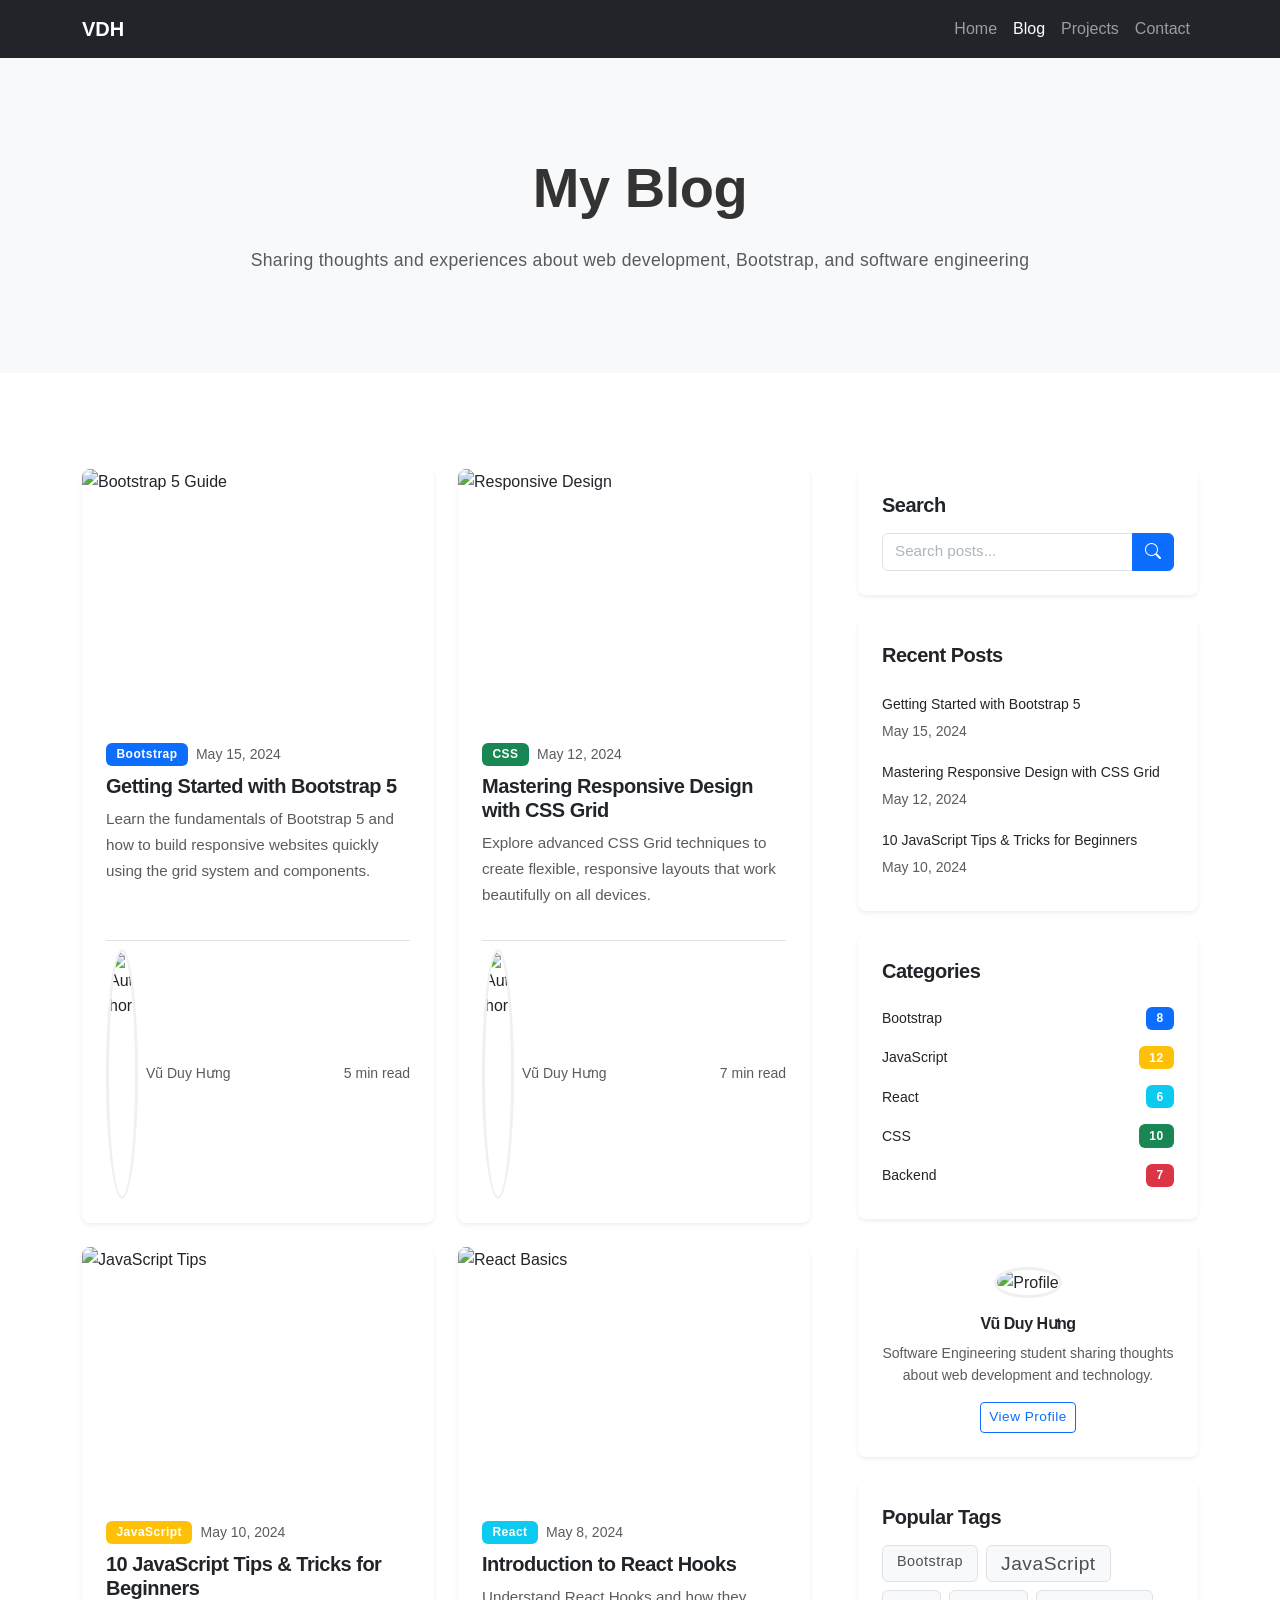
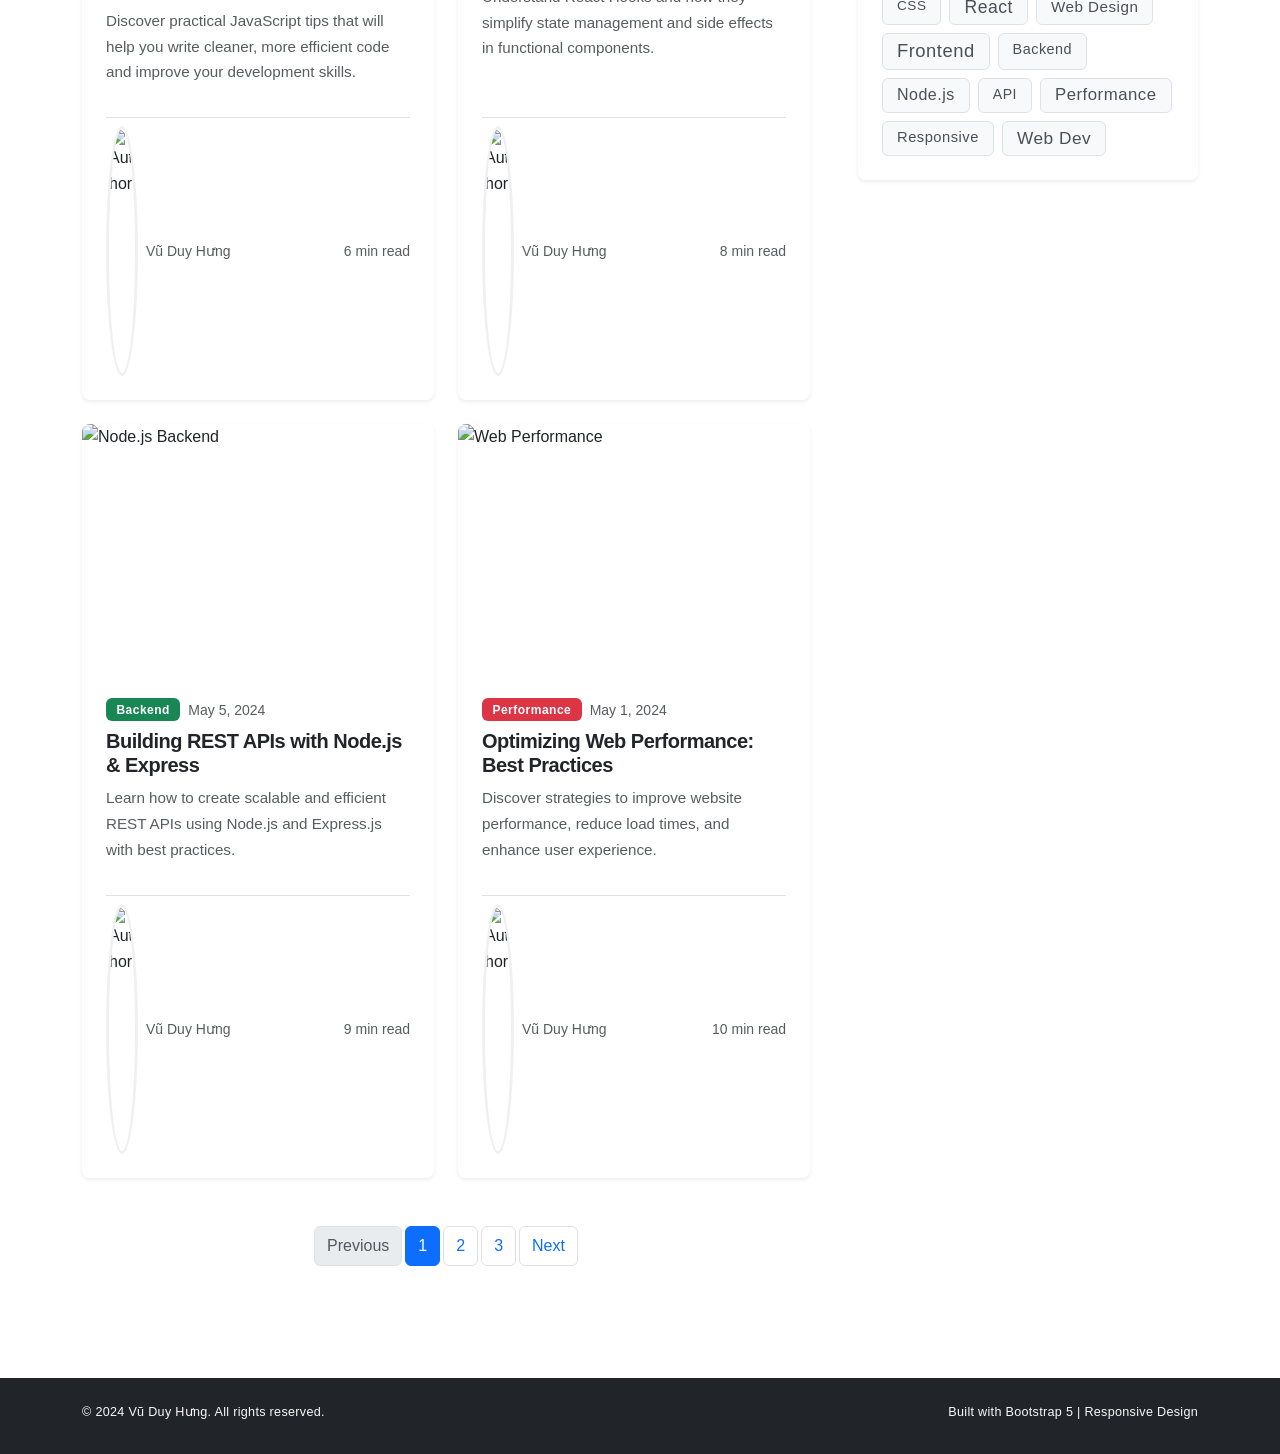
==== commit 9a3a572d: "[FEATURE] Add categories and tags cloud" ====
--- a/session_02_bootstrap/projects/portfolio_bootstrap/blog.html
+++ b/session_02_bootstrap/projects/portfolio_bootstrap/blog.html
@@ -292,7 +292,7 @@
                         </div>
 
                         <!-- About Widget -->
-                        <div class="card border-0 shadow-sm">
+                        <div class="card border-0 shadow-sm mb-4">
                             <div class="card-body text-center">
                                 <img src="https://via.placeholder.com/120x120?text=VDH" class="rounded-circle mb-3" alt="Profile" width="120" height="120">
                                 <h6 class="fw-bold mb-2">Vũ Duy Hưng</h6>
@@ -302,6 +302,27 @@
                                 <a href="index.html" class="btn btn-sm btn-outline-primary">View Profile</a>
                             </div>
                         </div>
+
+                        <!-- Tags Cloud Widget -->
+                        <div class="card border-0 shadow-sm">
+                            <div class="card-body">
+                                <h5 class="card-title fw-bold mb-3">Popular Tags</h5>
+                                <div class="tags-cloud d-flex flex-wrap gap-2">
+                                    <a href="#" class="badge bg-light text-dark text-decoration-none tag-link" style="font-size: 0.9rem;">Bootstrap</a>
+                                    <a href="#" class="badge bg-light text-dark text-decoration-none tag-link" style="font-size: 1.2rem;">JavaScript</a>
+                                    <a href="#" class="badge bg-light text-dark text-decoration-none tag-link" style="font-size: 0.85rem;">CSS</a>
+                                    <a href="#" class="badge bg-light text-dark text-decoration-none tag-link" style="font-size: 1.1rem;">React</a>
+                                    <a href="#" class="badge bg-light text-dark text-decoration-none tag-link" style="font-size: 0.95rem;">Web Design</a>
+                                    <a href="#" class="badge bg-light text-dark text-decoration-none tag-link" style="font-size: 1.15rem;">Frontend</a>
+                                    <a href="#" class="badge bg-light text-dark text-decoration-none tag-link" style="font-size: 0.9rem;">Backend</a>
+                                    <a href="#" class="badge bg-light text-dark text-decoration-none tag-link" style="font-size: 1rem;">Node.js</a>
+                                    <a href="#" class="badge bg-light text-dark text-decoration-none tag-link" style="font-size: 0.88rem;">API</a>
+                                    <a href="#" class="badge bg-light text-dark text-decoration-none tag-link" style="font-size: 1.05rem;">Performance</a>
+                                    <a href="#" class="badge bg-light text-dark text-decoration-none tag-link" style="font-size: 0.92rem;">Responsive</a>
+                                    <a href="#" class="badge bg-light text-dark text-decoration-none tag-link" style="font-size: 1.08rem;">Web Dev</a>
+                                </div>
+                            </div>
+                        </div>
                     </div>
                 </div>
             </div>
--- a/session_02_bootstrap/projects/portfolio_bootstrap/css/blog.css
+++ b/session_02_bootstrap/projects/portfolio_bootstrap/css/blog.css
@@ -112,6 +112,33 @@
     border: 3px solid #f0f0f0;
 }
 
+/* Tags Cloud Widget */
+.tags-cloud {
+    display: flex;
+    flex-wrap: wrap;
+    gap: 0.5rem;
+    align-content: flex-start;
+}
+
+.tag-link {
+    display: inline-block;
+    padding: 0.5rem 0.875rem !important;
+    border-radius: 0.375rem;
+    background-color: #f8f9fa !important;
+    color: #495057 !important;
+    font-weight: 500;
+    transition: all 0.3s ease;
+    border: 1px solid #dee2e6;
+}
+
+.tag-link:hover {
+    background-color: #0d6efd !important;
+    color: #fff !important;
+    border-color: #0d6efd;
+    transform: translateY(-2px);
+    box-shadow: 0 4px 8px rgba(13, 110, 253, 0.3);
+}
+
 /* Responsive adjustments */
 @media (max-width: 768px) {
     .blog-card .card-title {
